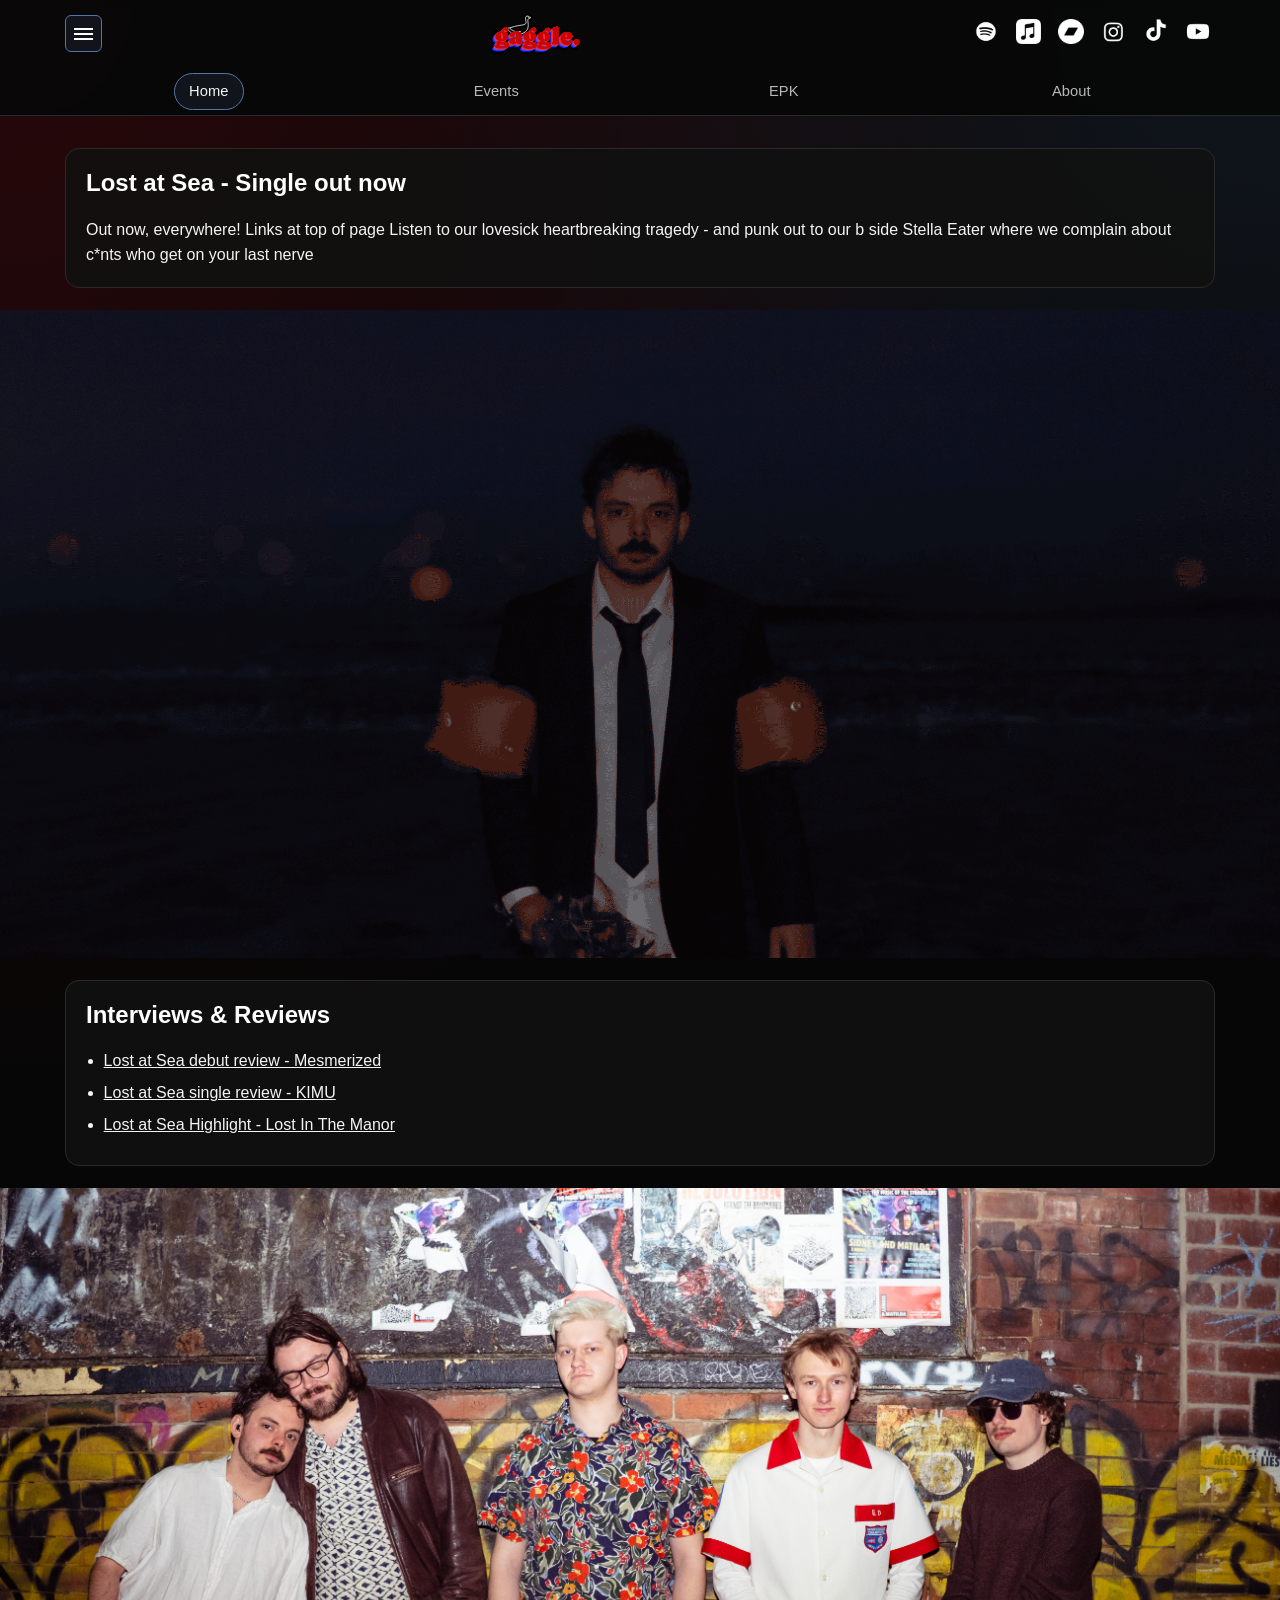
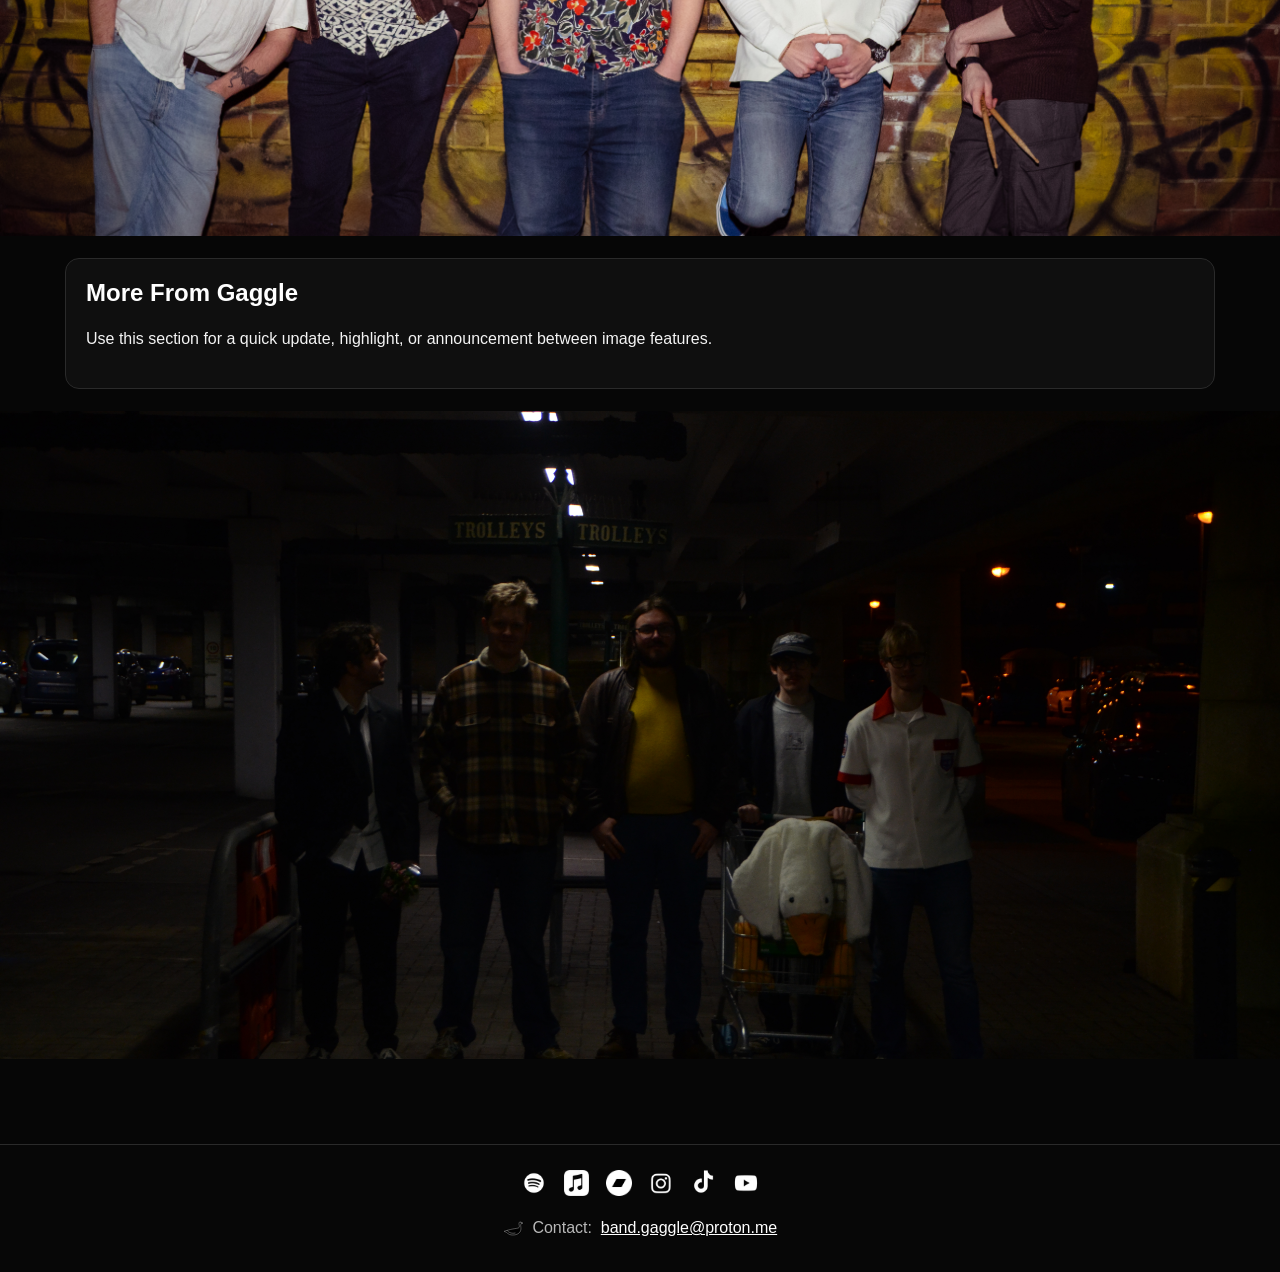
==== index.html @ 891cfdfc "update links" ====
<!DOCTYPE html>
<html lang="en">
<head>
  <meta charset="UTF-8">
  <meta name="viewport" content="width=device-width, initial-scale=1.0">
  <title>Gaggle | Home</title>
  <meta name="description" content="Gaggle band portfolio site with latest release, images, and press links.">
  <link rel="stylesheet" href="styles.css">
</head>
<body data-page="home" data-menu-default="open">
  <div id="site-header"></div>

  <main class="page home-page">
    <div class="content-wrap">
      <section class="panel release">
        <h1>Lost at Sea - Single out now</h1>
        <p>
          Out now, everywhere! Links at top of page
          Listen to our lovesick heartbreaking tragedy - and punk out to our b side Stella Eater where we complain about c*nts who get on your last nerve
        </p>
      </section>
    </div>

    <section class="full-width-photo" aria-label="Band image section one">
      <img src="assets/lost_at_sea_artwork.png" alt="Gaggle promo photo 1">
    </section>

    <div class="content-wrap">
      <section class="panel">
        <h2>Interviews &amp; Reviews</h2>
        <ul class="review-list">
          <li><a href="https://www.mesmerized.io/gaggle-debuts-with-bold-indie-cut-lost-at-sea/" target="_blank" rel="noopener noreferrer">Lost at Sea debut review - Mesmerized</a></li>
          <li><a href="https://karlismyunkle.com/2026/02/23/gaggle-tap-into-relatable-notions-of-heartbreak-with-cinematic-and-emotive-new-single-lost-at-sea/" target="_blank" rel="noopener noreferrer">Lost at Sea single review - KIMU</a></li>
          <li><a href="https://www.lostinthemanor.co.uk/blog/2026/3/3/litm-rock-picks-featuring-the-burton-dagostini-procedure-the-marsh-family-david-goundry-and-more" target="_blank" rel="noopener noreferrer">Lost at Sea Highlight - Lost In The Manor</a></li>
        </ul>
      </section>
    </div>

    <section class="full-width-photo" aria-label="Band image section two">
      <img src="assets/images/Gaggle JArthur_Pictures-01.jpg" alt="Gaggle promo photo 2">
    </section>

    <div class="content-wrap">
      <section class="panel">
        <h2>More From Gaggle</h2>
        <p>Use this section for a quick update, highlight, or announcement between image features.</p>
      </section>
    </div>

    <section class="full-width-photo" aria-label="Band image section three">
      <img src="assets/images/WDL_0804.JPG" alt="Gaggle promo photo 3">
    </section>
  </main>

  <div id="site-footer"></div>
  <script src="script.js"></script>
</body>
</html>
---- styles.css ----
:root {
  --bg: #060606;
  --surface: #111111;
  --text: #f4f4f4;
  --muted: #b8b8b8;
  --accent-red: #b30f1f;
  --accent-red-soft: #d43a4a;
  --accent-blue: #5077a8;
  --border: #2a2a2a;
}

* {
  box-sizing: border-box;
}

html,
body {
  margin: 0;
  padding: 0;
  background: radial-gradient(circle at top right, rgba(80, 119, 168, 0.15), transparent 30%),
    radial-gradient(circle at top left, rgba(179, 15, 31, 0.2), transparent 35%),
    var(--bg);
  color: var(--text);
  font-family: Arial, Helvetica, sans-serif;
  line-height: 1.55;
}

a {
  color: inherit;
}

.site-header,
.site-footer {
  border-bottom: 1px solid var(--border);
  background: rgba(8, 8, 8, 0.95);
}

.site-header {
  position: sticky;
  top: 0;
  z-index: 1000;
  backdrop-filter: blur(4px);
  --menu-space: 0px;
  padding-bottom: var(--menu-space);
}

.site-footer {
  border-top: 1px solid var(--border);
  border-bottom: 0;
  margin-top: 3rem;
}

.header-inner,
.footer-inner,
.page {
  width: min(1150px, 92%);
  margin: 0 auto;
}

.header-inner {
  display: grid;
  grid-template-columns: auto 1fr auto;
  align-items: center;
  gap: 1rem;
  padding: 0.85rem 0;
  position: relative;
}

.main-nav ul,
.social-links {
  list-style: none;
  margin: 0;
  padding: 0;
  display: flex;
  flex-wrap: wrap;
  gap: 0.55rem;
}

.menu-toggle {
  width: 2.3rem;
  height: 2.3rem;
  border: 1px solid var(--accent-blue);
  background: rgba(80, 119, 168, 0.12);
  border-radius: 6px;
  display: inline-flex;
  flex-direction: column;
  align-items: center;
  justify-content: center;
  gap: 3px;
  cursor: pointer;
}

.menu-toggle:hover,
.menu-toggle:focus-visible {
  border-color: var(--accent-red-soft);
  background: rgba(179, 15, 31, 0.2);
}

.menu-toggle .bar {
  display: block;
  width: 1.15rem;
  height: 2px;
  background: #fff;
  margin: 0;
}

.main-nav {
  position: absolute;
  left: 0;
  right: 0;
  top: calc(100% + 0.35rem);
  background: transparent;
  border: 0;
  border-radius: 0;
  padding: 0;
  box-shadow: none;
  display: none;
}

.main-nav.open {
  display: block;
}

.main-nav a {
  display: inline-block;
  text-decoration: none;
  padding: 0.4rem 0.9rem;
  border: 1px solid transparent;
  border-radius: 999px;
  color: var(--muted);
  font-size: 0.92rem;
  text-align: center;
}

.main-nav ul {
  gap: 0;
  width: 100%;
  justify-content: space-between;
}

.main-nav li {
  flex: 1;
  display: flex;
  justify-content: center;
}

.main-nav a:hover,
.main-nav a:focus-visible,
.main-nav a.active {
  color: var(--text);
  border-color: var(--accent-blue);
  background: rgba(80, 119, 168, 0.12);
}

.logo-wrap {
  text-align: center;
}

.logo-wrap img {
  max-height: 40px;
  width: auto;
  display: block;
  margin: 0 auto;
}

.social-area {
  display: flex;
  justify-content: flex-end;
}

.social-links a {
  display: inline-flex;
  width: 2.1rem;
  height: 2.1rem;
  align-items: center;
  justify-content: center;
  border: 0;
  border-radius: 6px;
  text-decoration: none;
  background: transparent;
}

.social-links a:hover,
.social-links a:focus-visible {
  background: rgba(179, 15, 31, 0.2);
}

.social-links img {
  width: 1.6rem;
  height: 1.6rem;
  object-fit: contain;
  display: block;
}

.page {
  padding: 2rem 0 1rem;
}

.page.home-page {
  width: 100%;
  margin: 0;
  padding: 2rem 0 1rem;
}

.home-page .content-wrap {
  width: min(1150px, 92%);
  margin: 0 auto;
}

.panel {
  background: rgba(17, 17, 17, 0.86);
  border: 1px solid var(--border);
  border-radius: 14px;
  padding: 1.25rem;
  margin-bottom: 1.25rem;
}

h1,
h2,
h3 {
  margin-top: 0;
  line-height: 1.2;
}

h1,
h2 {
  color: #ffffff;
}

.release p {
  margin-bottom: 0;
}

.review-list {
  padding-left: 1.1rem;
  margin-bottom: 0;
}

.review-list li {
  margin-bottom: 0.45rem;
}

.gallery {
  display: grid;
  grid-template-columns: repeat(1, minmax(0, 1fr));
  gap: 1rem;
}

.full-width-photo {
  width: 100vw;
  margin-left: calc(50% - 50vw);
  margin-right: calc(50% - 50vw);
  margin-top: 1.35rem;
  margin-bottom: 1.35rem;
}

.full-width-photo img {
  display: block;
  width: 100%;
  height: min(72vh, 760px);
  object-fit: cover;
}

.gallery figure {
  margin: 0;
  border: 1px solid var(--border);
  border-radius: 12px;
  overflow: hidden;
  background: #0d0d0d;
}

.gallery img {
  display: block;
  width: 100%;
  height: min(68vh, 640px);
  object-fit: cover;
}

.gallery figcaption {
  padding: 0.75rem 0.9rem;
  color: var(--muted);
  font-size: 0.9rem;
}

.events-list {
  display: grid;
  gap: 0.9rem;
}

.event-item {
  border: 1px solid var(--border);
  border-left: 4px solid var(--accent-red-soft);
  border-radius: 10px;
  padding: 0.9rem 1rem;
  background: rgba(17, 17, 17, 0.9);
}

.event-item h3 {
  margin-bottom: 0.3rem;
}

.event-meta {
  color: var(--muted);
  margin-bottom: 0.45rem;
}

.ticket-link {
  color: #ffffff;
  text-underline-offset: 3px;
}

.member-grid {
  display: grid;
  grid-template-columns: repeat(auto-fit, minmax(300px, 1fr));
  gap: 0.85rem;
}

.member-card {
  border: 1px solid var(--border);
  border-radius: 10px;
  padding: 0.8rem;
  background: rgba(80, 119, 168, 0.09);
  display: grid;
  grid-template-columns: 90px 1fr;
  align-items: center;
  gap: 0.8rem;
}

.member-photo {
  width: 90px;
  height: 90px;
  object-fit: cover;
  border: 1px solid var(--border);
  border-radius: 8px;
  background: #111;
}

.member-card h3 {
  margin-bottom: 0.2rem;
}

.member-role {
  color: var(--muted);
  font-size: 0.9rem;
  margin: 0;
}

.footer-inner {
  padding: 1.3rem 0 1.6rem;
  text-align: center;
}

.footer-inner .social-links {
  justify-content: center;
  margin-bottom: 0.8rem;
}

.contact-email {
  color: var(--muted);
  margin: 0;
  display: inline-flex;
  align-items: center;
  gap: 0.55rem;
}

.contact-email a {
  color: #fff;
}

.contact-email img {
  width: 1.3rem;
  height: 1.3rem;
  object-fit: contain;
  display: block;
}

.footer-badge {
  width: 26px;
  height: 26px;
  object-fit: cover;
  border: 1px solid var(--border);
  border-radius: 4px;
}

@media (max-width: 860px) {
  .header-inner {
    grid-template-columns: auto 1fr auto;
    text-align: initial;
  }

  .social-area {
    justify-content: flex-end;
  }

  .member-card {
    grid-template-columns: 1fr;
    text-align: center;
  }

  .member-photo {
    margin: 0 auto;
  }
}
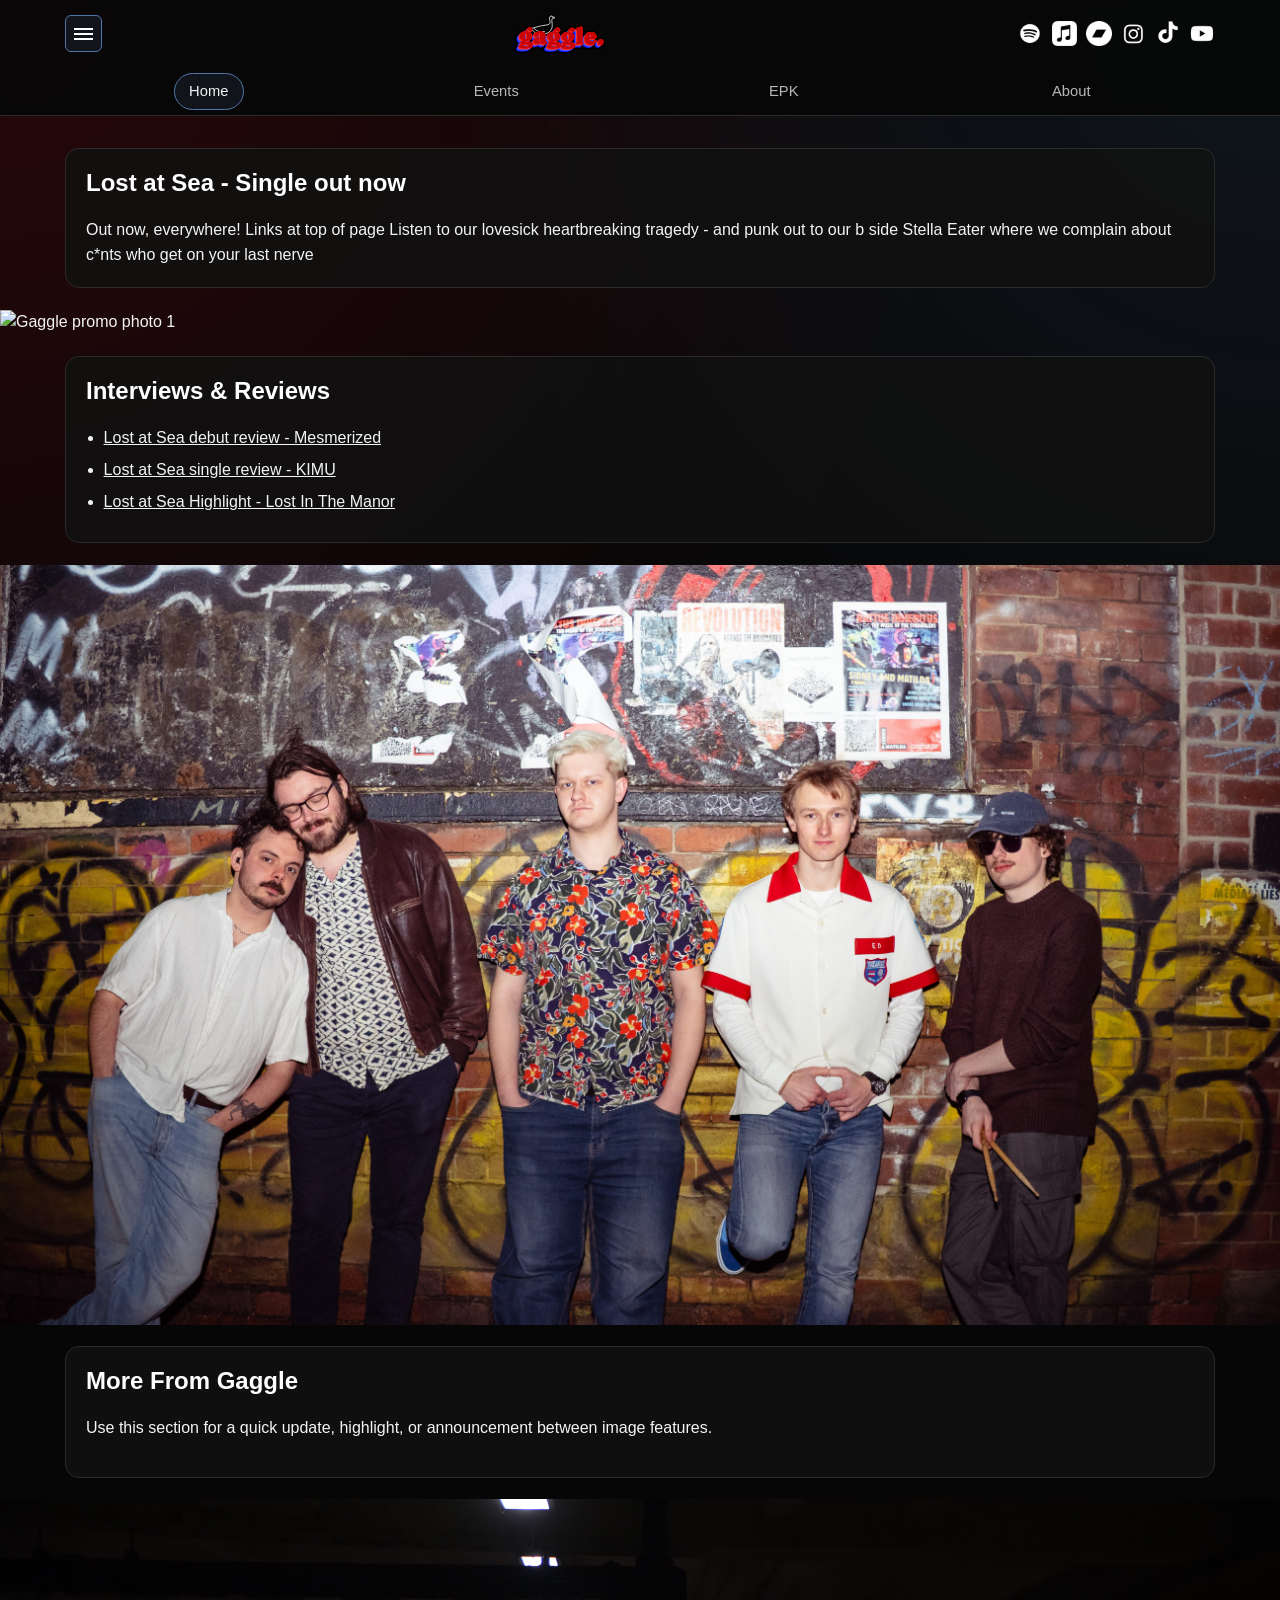
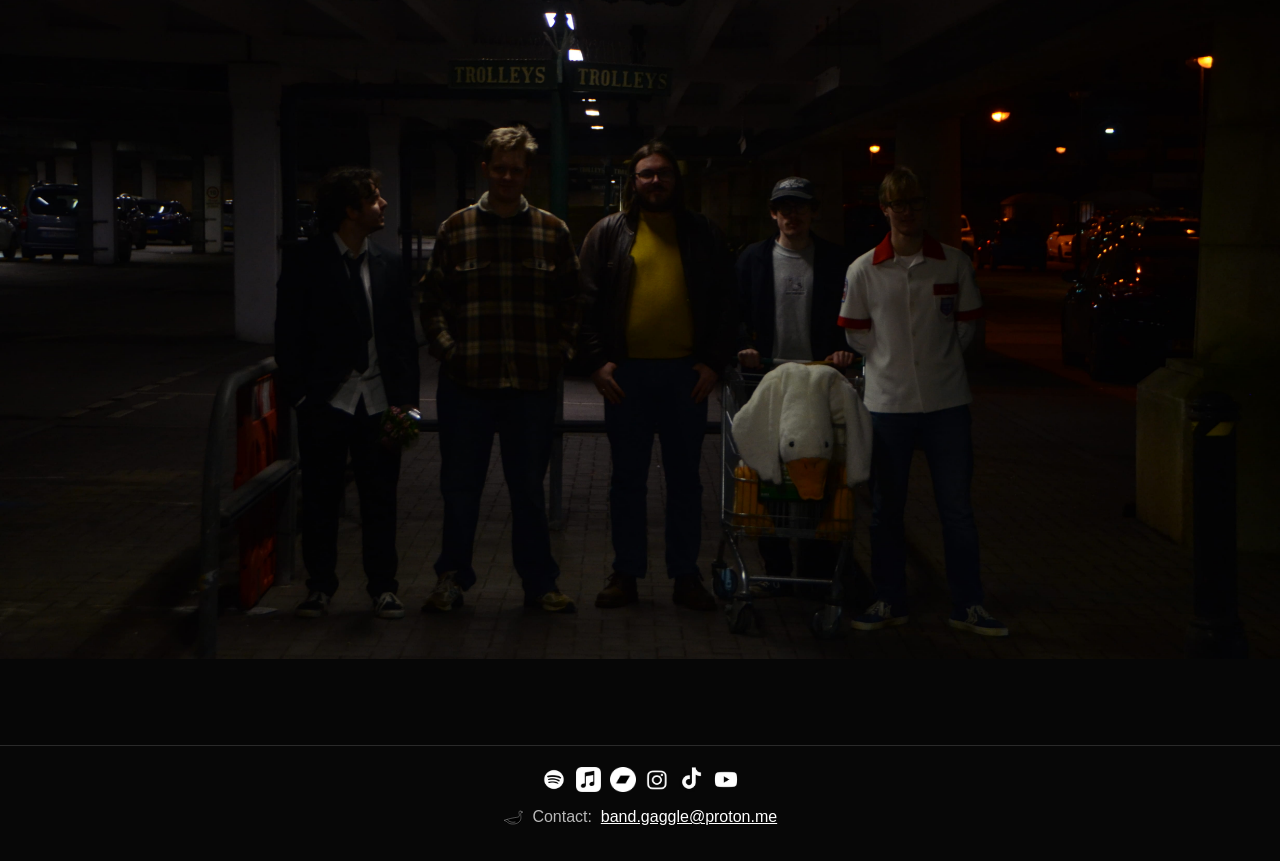
==== commit 825be283: "update images" ====
--- a/index.html
+++ b/index.html
@@ -22,7 +22,7 @@
     </div>
 
     <section class="full-width-photo" aria-label="Band image section one">
-      <img src="assets/lost_at_sea_artwork.png" alt="Gaggle promo photo 1">
+      <img src="assets/lost_at_sea_art.png" alt="Gaggle promo photo 1">
     </section>
 
     <div class="content-wrap">
@@ -37,7 +37,7 @@
     </div>
 
     <section class="full-width-photo" aria-label="Band image section two">
-      <img src="assets/images/Gaggle JArthur_Pictures-01.jpg" alt="Gaggle promo photo 2">
+      <img src="assets/images/Gaggle JArthur_Pictures-01(2).jpg" alt="Gaggle promo photo 2">
     </section>
 
     <div class="content-wrap">
@@ -48,7 +48,7 @@
     </div>
 
     <section class="full-width-photo" aria-label="Band image section three">
-      <img src="assets/images/WDL_0804.JPG" alt="Gaggle promo photo 3">
+      <img src="assets/images/band_full_parking_lot.jpg" alt="Gaggle promo photo 3">
     </section>
   </main>
 
--- a/styles.css
+++ b/styles.css
@@ -169,7 +169,6 @@
 }
 
 .social-links a {
-  display: inline-flex;
   width: 2.1rem;
   height: 2.1rem;
   align-items: center;
@@ -247,7 +246,7 @@
 }
 
 .full-width-photo {
-  width: 100vw;
+  width: 100%;
   margin-left: calc(50% - 50vw);
   margin-right: calc(50% - 50vw);
   margin-top: 1.35rem;
@@ -257,8 +256,9 @@
 .full-width-photo img {
   display: block;
   width: 100%;
-  height: min(72vh, 760px);
+  height: auto;
   object-fit: cover;
+  max-height: 760px;
 }
 
 .gallery figure {
@@ -272,7 +272,8 @@
 .gallery img {
   display: block;
   width: 100%;
-  height: min(68vh, 640px);
+  height: auto;
+  max-height: 760px;
   object-fit: cover;
 }
 
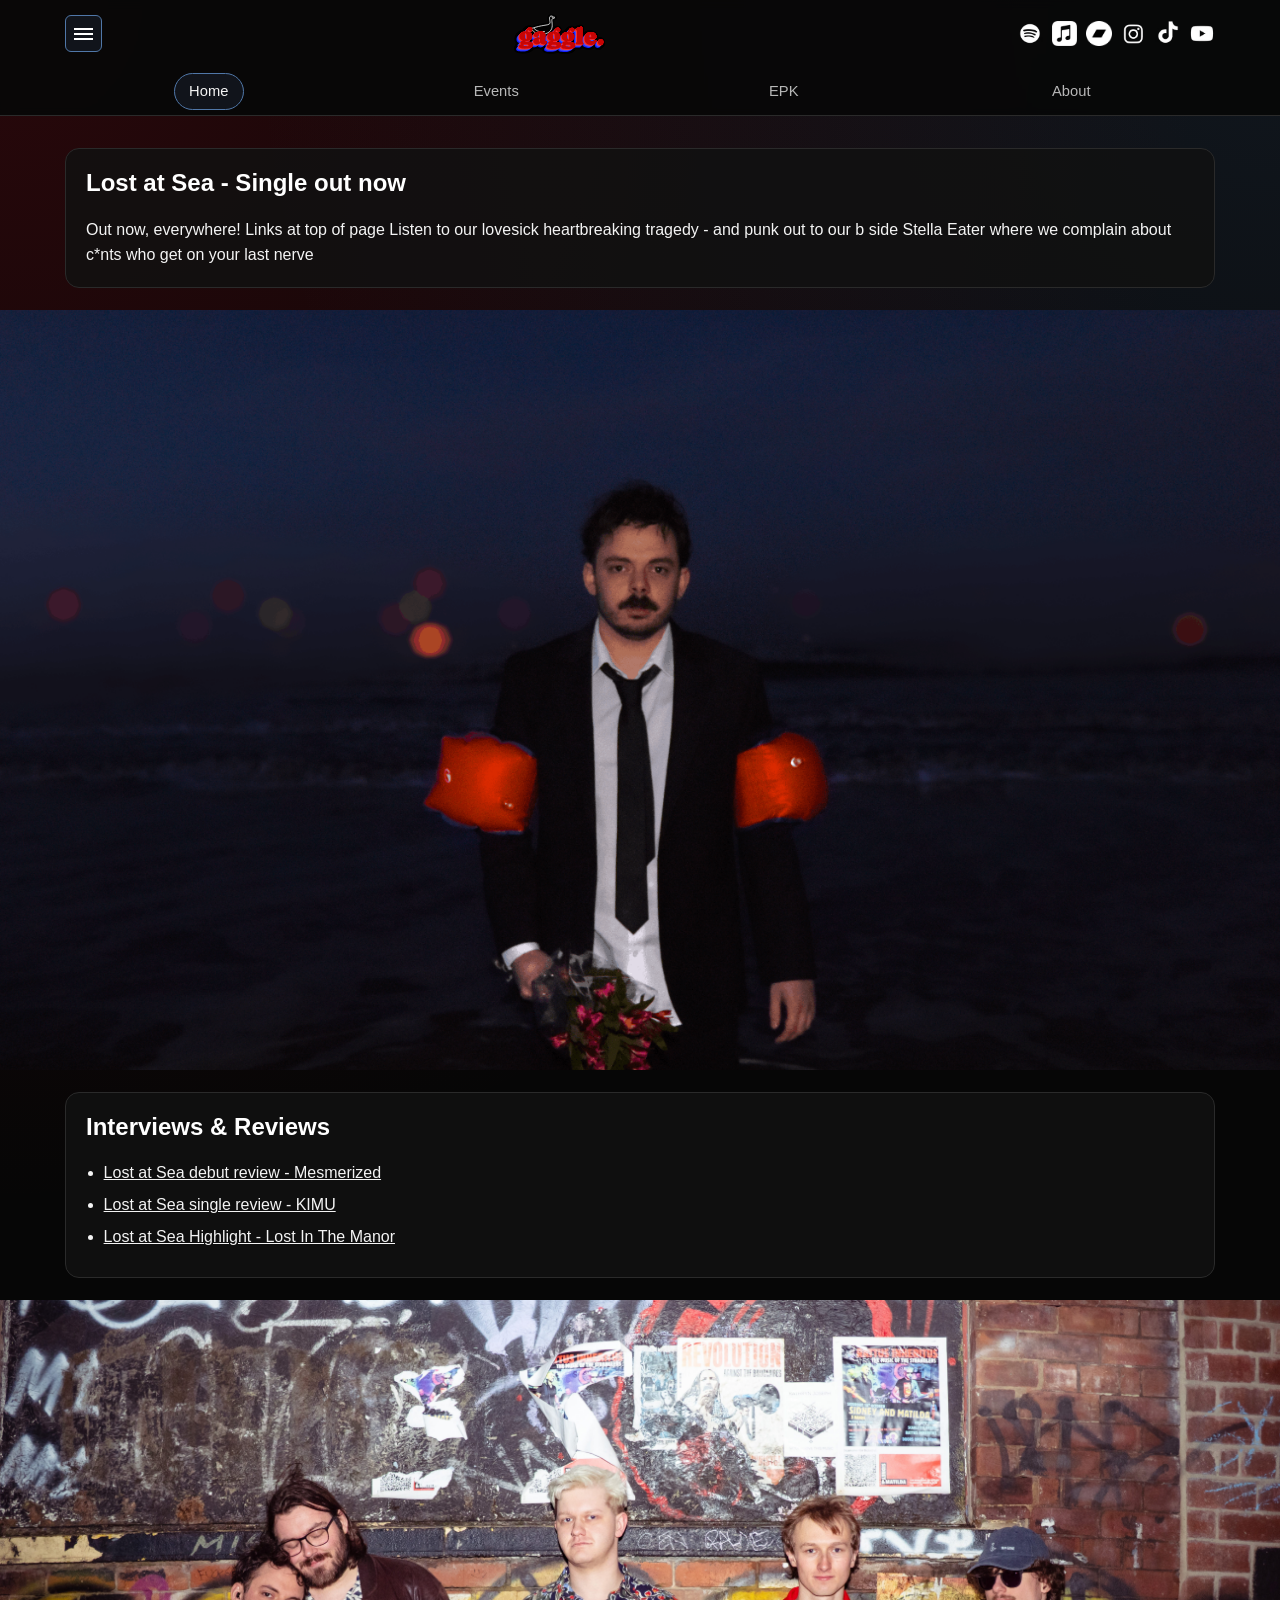
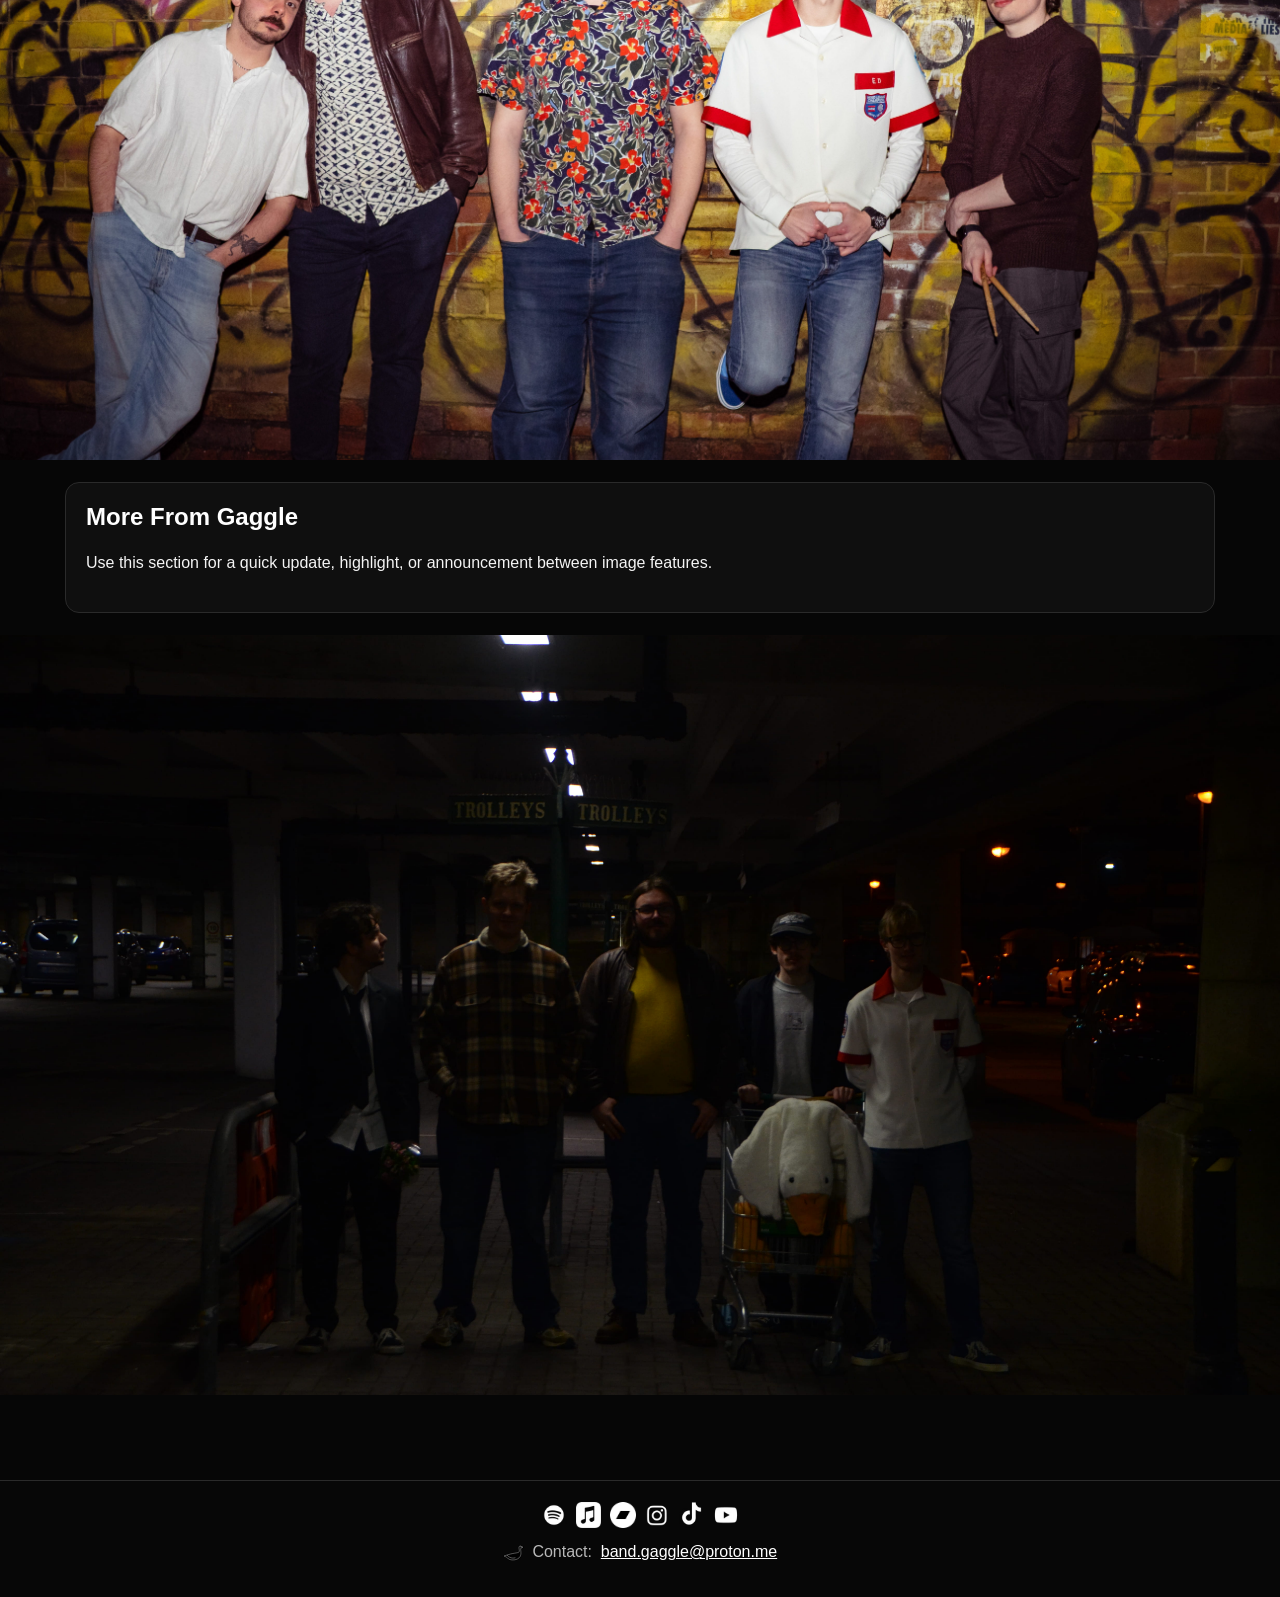
==== commit 18d76eb2: "update image artwork" ====
--- a/index.html
+++ b/index.html
@@ -22,7 +22,7 @@
     </div>
 
     <section class="full-width-photo" aria-label="Band image section one">
-      <img src="assets/lost_at_sea_art.png" alt="Gaggle promo photo 1">
+      <img src="assets/images/lost_at_sea_art.png" alt="Gaggle promo photo 1">
     </section>
 
     <div class="content-wrap">
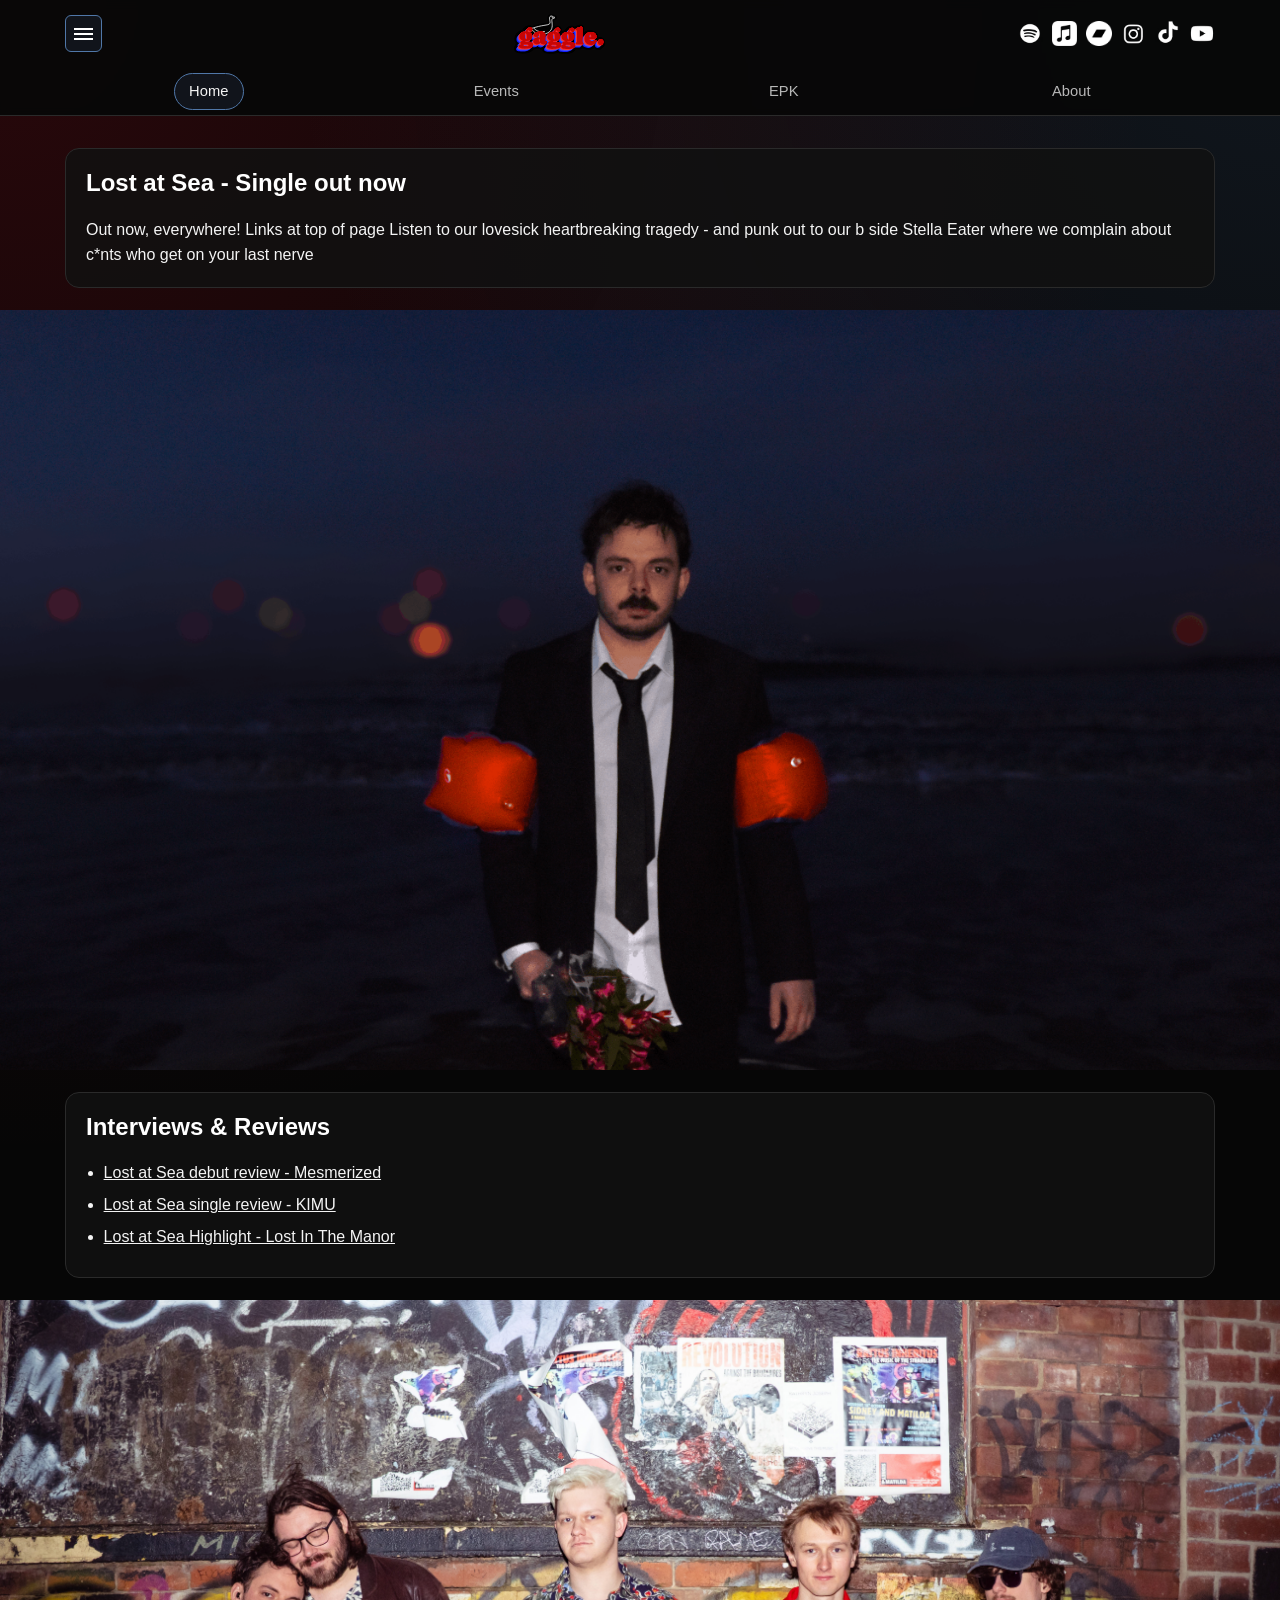
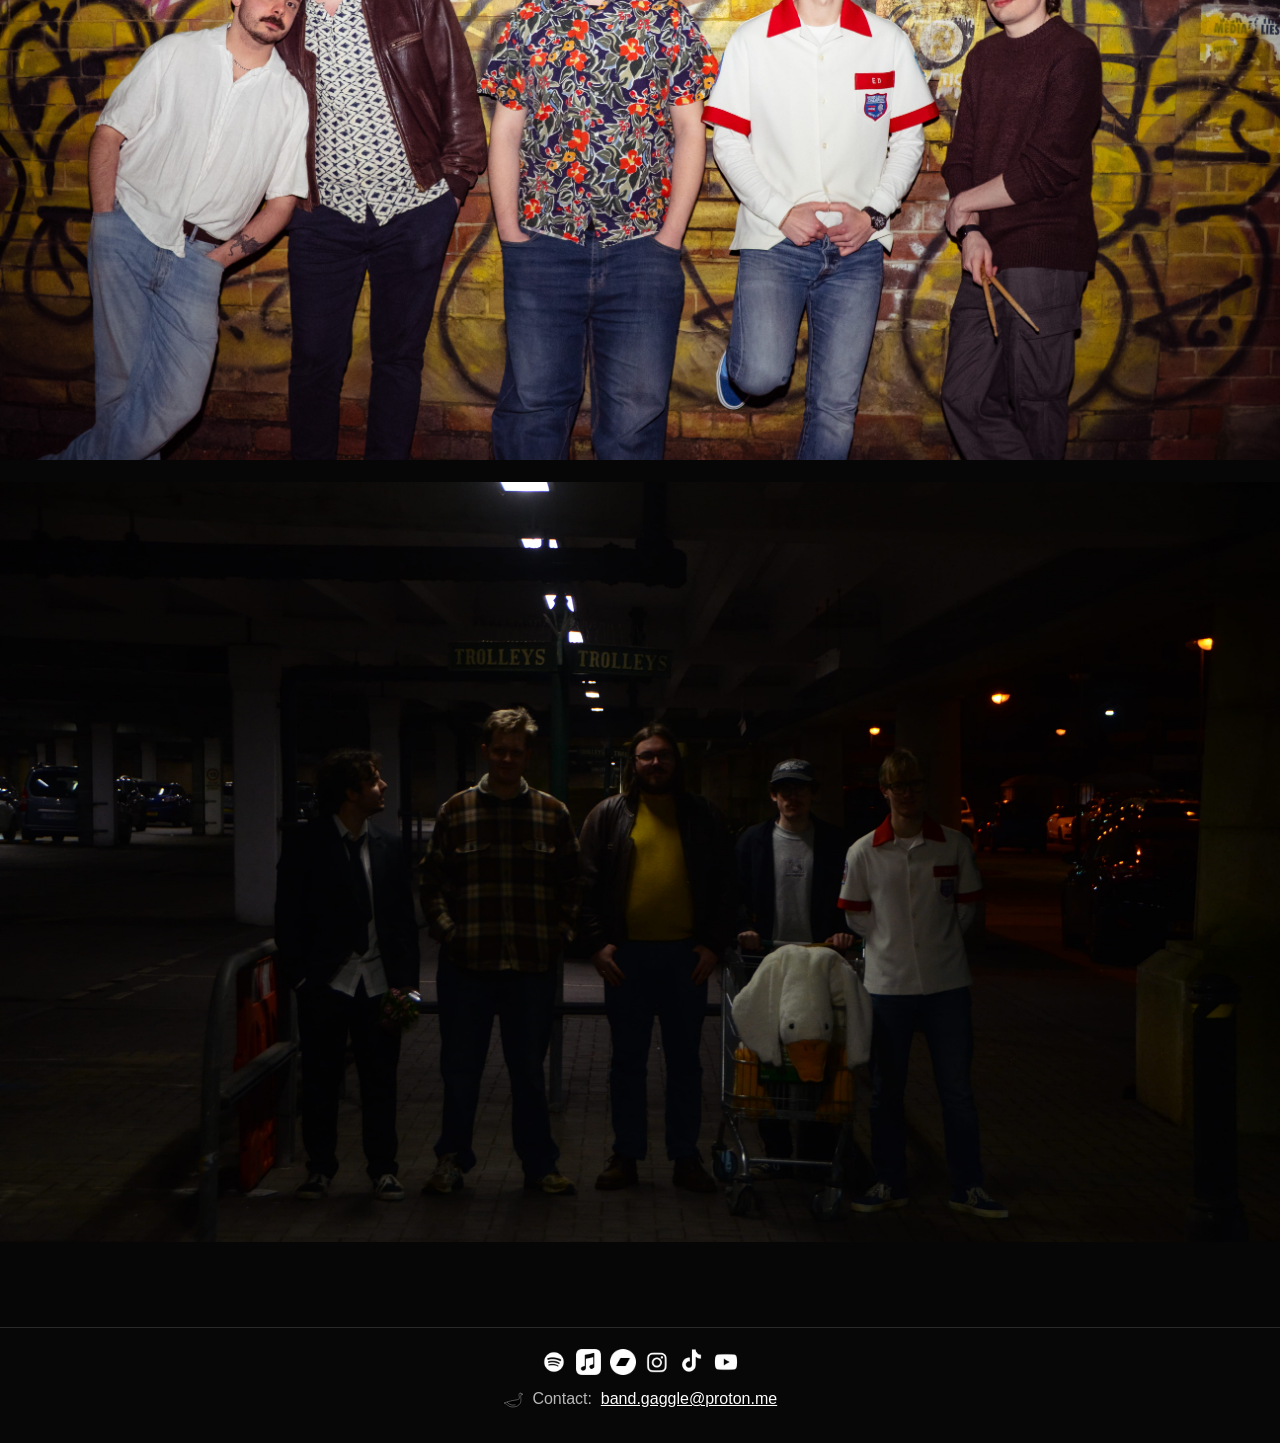
==== commit 827aadce: "not in use" ====
--- a/index.html
+++ b/index.html
@@ -40,12 +40,12 @@
       <img src="assets/images/Gaggle JArthur_Pictures-01(2).jpg" alt="Gaggle promo photo 2">
     </section>
 
-    <div class="content-wrap">
+    <!-- <div class="content-wrap">
       <section class="panel">
         <h2>More From Gaggle</h2>
         <p>Use this section for a quick update, highlight, or announcement between image features.</p>
       </section>
-    </div>
+    </div> -->
 
     <section class="full-width-photo" aria-label="Band image section three">
       <img src="assets/images/band_full_parking_lot.jpg" alt="Gaggle promo photo 3">
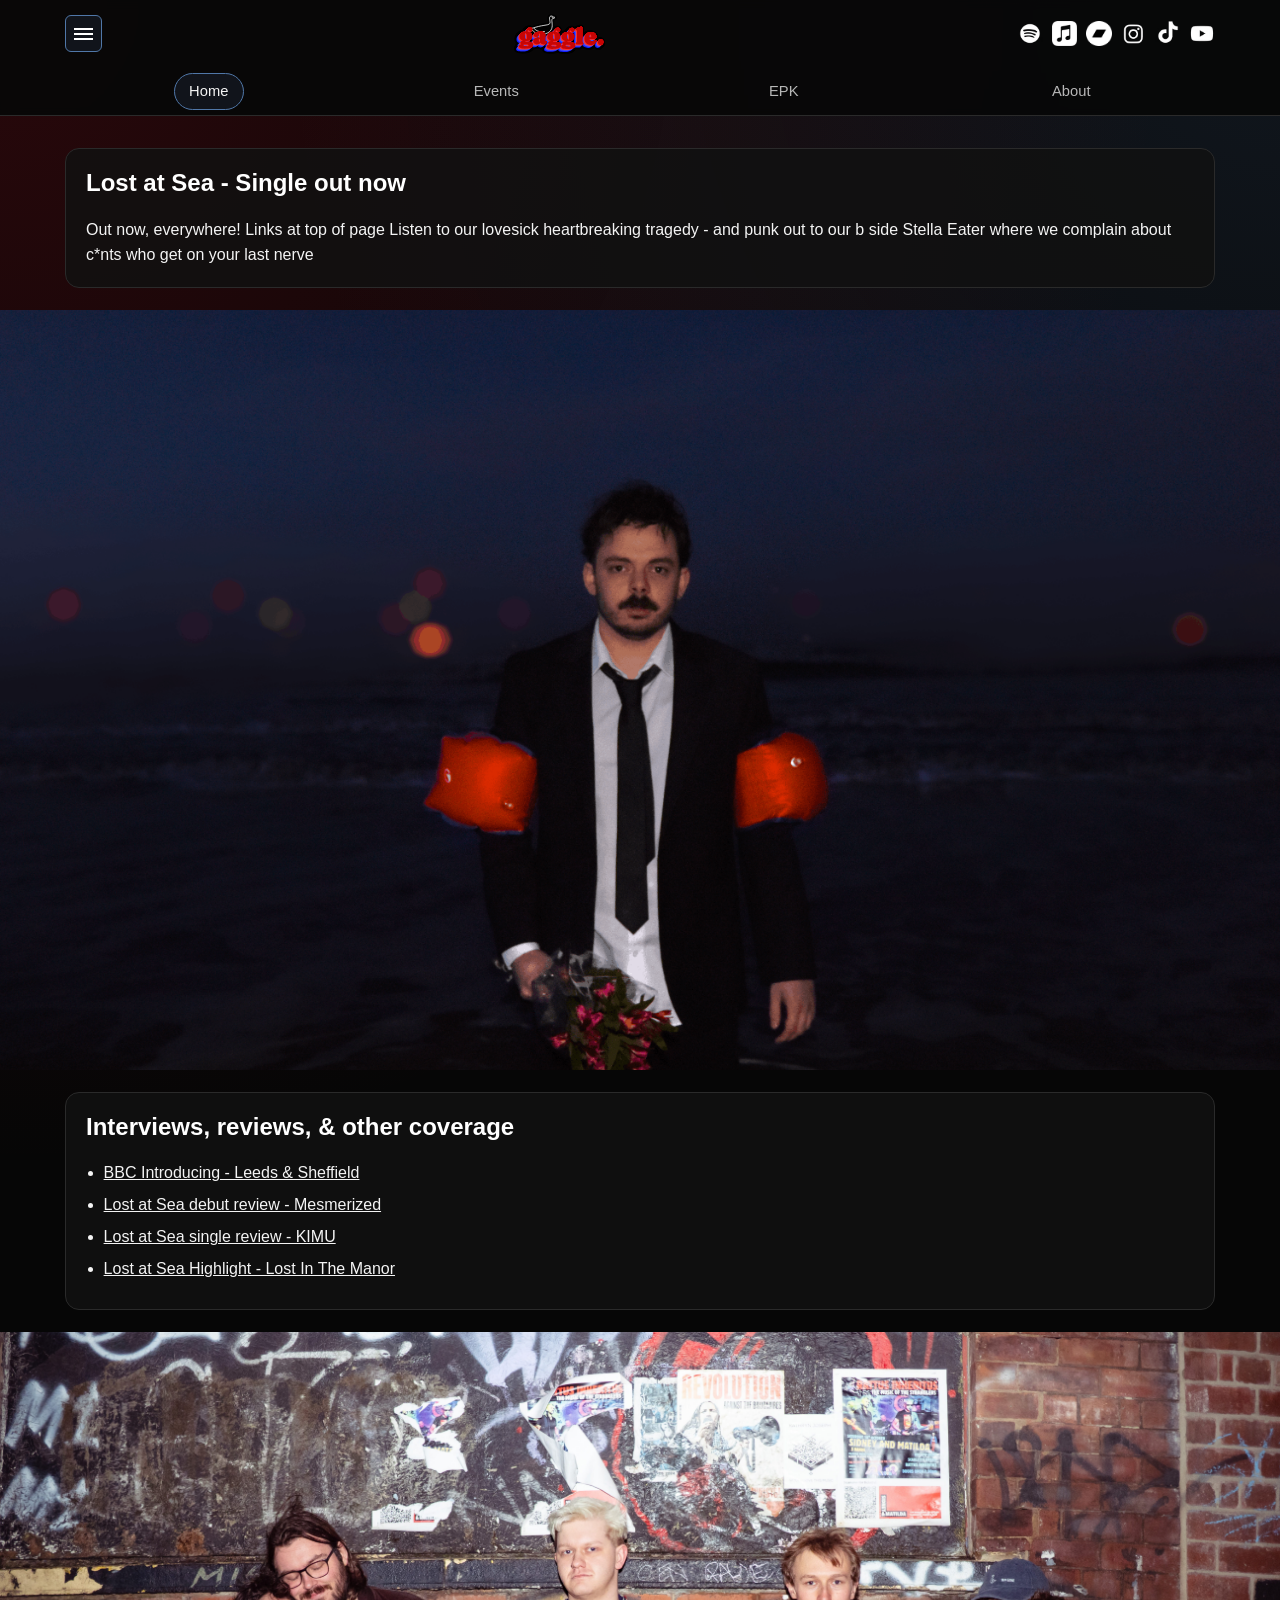
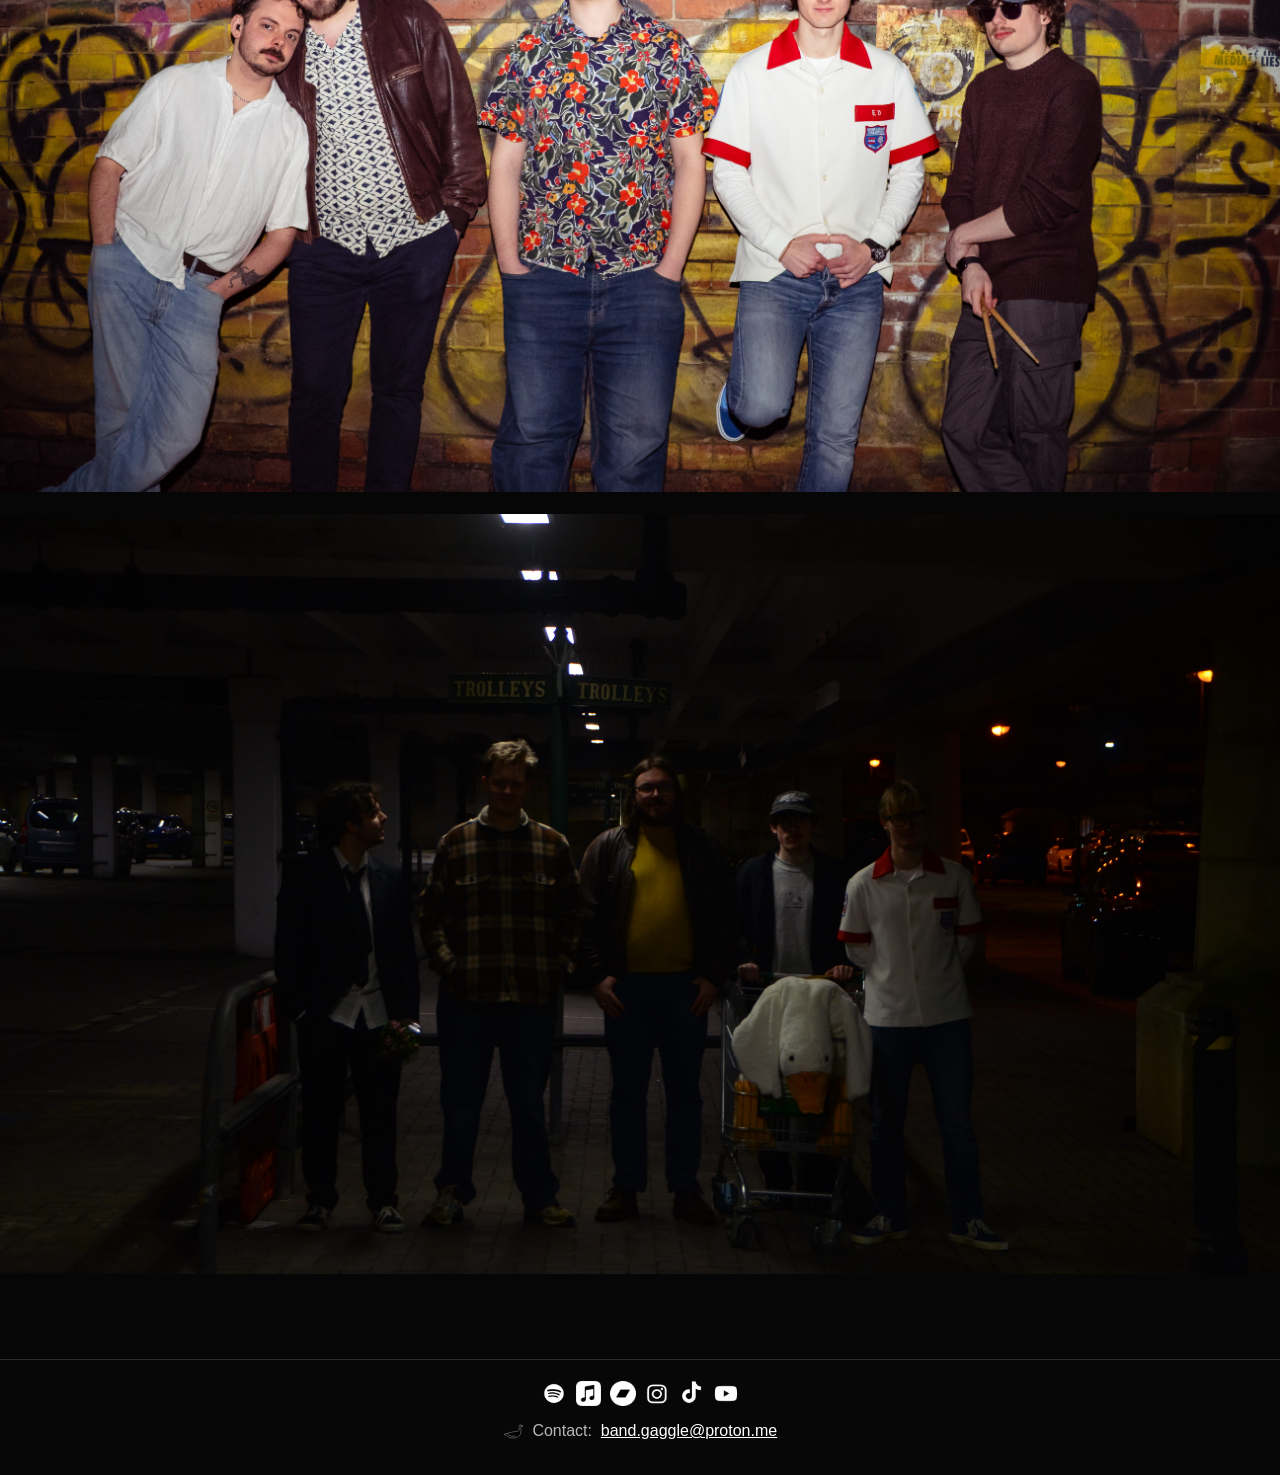
==== commit eabb8827: "minor updates" ====
--- a/index.html
+++ b/index.html
@@ -4,8 +4,9 @@
   <meta charset="UTF-8">
   <meta name="viewport" content="width=device-width, initial-scale=1.0">
   <title>Gaggle | Home</title>
-  <meta name="description" content="Gaggle band portfolio site with latest release, images, and press links.">
-  <link rel="stylesheet" href="styles.css">
+  <meta name="description" content="Gaggle band website. News, music, tour dates, and more.">
+  <link rel="icon" type="image/x-icon" href="/assets/goose.svg">
+  <link rel="stylesheet" href="/styles.css">
 </head>
 <body data-page="home" data-menu-default="open">
   <div id="site-header"></div>
@@ -22,13 +23,14 @@
     </div>
 
     <section class="full-width-photo" aria-label="Band image section one">
-      <img src="assets/images/lost_at_sea_art.png" alt="Gaggle promo photo 1">
+      <img src="/assets/images/lost_at_sea_art.png" alt="Gaggle promo photo 1">
     </section>
 
     <div class="content-wrap">
       <section class="panel">
-        <h2>Interviews &amp; Reviews</h2>
+        <h2>Interviews, reviews, &amp; other coverage</h2>
         <ul class="review-list">
+          <li><a href="https://www.bbc.co.uk/sounds/play/m002sq91" target="_blank" rel="noopener noreferrer">BBC Introducing - Leeds & Sheffield </a></li>
           <li><a href="https://www.mesmerized.io/gaggle-debuts-with-bold-indie-cut-lost-at-sea/" target="_blank" rel="noopener noreferrer">Lost at Sea debut review - Mesmerized</a></li>
           <li><a href="https://karlismyunkle.com/2026/02/23/gaggle-tap-into-relatable-notions-of-heartbreak-with-cinematic-and-emotive-new-single-lost-at-sea/" target="_blank" rel="noopener noreferrer">Lost at Sea single review - KIMU</a></li>
           <li><a href="https://www.lostinthemanor.co.uk/blog/2026/3/3/litm-rock-picks-featuring-the-burton-dagostini-procedure-the-marsh-family-david-goundry-and-more" target="_blank" rel="noopener noreferrer">Lost at Sea Highlight - Lost In The Manor</a></li>
@@ -37,7 +39,7 @@
     </div>
 
     <section class="full-width-photo" aria-label="Band image section two">
-      <img src="assets/images/Gaggle JArthur_Pictures-01(2).jpg" alt="Gaggle promo photo 2">
+      <img src="/assets/images/Gaggle JArthur_Pictures-01(2).jpg" alt="Gaggle promo photo 2">
     </section>
 
     <!-- <div class="content-wrap">
@@ -48,11 +50,11 @@
     </div> -->
 
     <section class="full-width-photo" aria-label="Band image section three">
-      <img src="assets/images/band_full_parking_lot.jpg" alt="Gaggle promo photo 3">
+      <img src="/assets/images/band_full_parking_lot.jpg" alt="Gaggle promo photo 3">
     </section>
   </main>
 
   <div id="site-footer"></div>
-  <script src="script.js"></script>
+  <script src="/script.js"></script>
 </body>
 </html>
--- a/styles.css
+++ b/styles.css
@@ -310,6 +310,11 @@
   text-underline-offset: 3px;
 }
 
+.maps-link {
+  color: #ffffff;
+  text-underline-offset: 3px;
+}
+
 .member-grid {
   display: grid;
   grid-template-columns: repeat(auto-fit, minmax(300px, 1fr));
@@ -375,6 +380,127 @@
   display: block;
 }
 
+.epk-quote blockquote {
+  border-left: 4px solid var(--accent-red);
+  margin: 0;
+  padding-left: 1rem;
+  color: #fff;
+  font-size: 1.2rem;
+  line-height: 1.4;
+}
+
+.epk-quote .review-meta {
+  margin-top: 0.75rem;
+  color: var(--muted);
+}
+
+.epk-quote a {
+  color: var(--accent-blue);
+}
+
+.epk-about {
+  display: grid;
+  grid-template-columns: 320px 1fr;
+  gap: 1rem;
+  align-items: stretch;
+}
+
+.epk-about-left {
+  display: flex;
+}
+
+.epk-about-left img {
+  width: 100%;
+  height: 100%;
+  border-radius: 10px;
+  border: 1px solid var(--border);
+  object-fit: cover;
+}
+
+.epk-photos .carousel-wrapper {
+  display: flex;
+  align-items: center;
+  gap: 0.6rem;
+}
+
+.epk-photos .carousel-view {
+  flex: 1;
+  overflow: hidden;
+}
+
+.epk-photos .carousel-track {
+  display: flex;
+  transition: transform 0.3s ease;
+}
+
+.epk-photos .carousel-track figure {
+  min-width: 280px;
+  margin: 0;
+  padding: 0;
+  border-radius: 10px;
+  overflow: hidden;
+  border: 1px solid var(--border);
+  margin-right: 0.7rem;
+}
+
+.epk-photos .carousel-track img {
+  display: block;
+  width: 100%;
+  height: 180px;
+  object-fit: cover;
+  transition: transform 0.2s ease;
+}
+
+.epk-photos .carousel-track a:hover img,
+.epk-photos .carousel-track a:focus img {
+  transform: scale(1.06);
+}
+
+.carousel-button {
+  background: rgba(179, 15, 31, 0.8);
+  border: 1px solid var(--border);
+  color: #fff;
+  font-weight: bold;
+  border-radius: 6px;
+  width: 2.3rem;
+  height: 2.3rem;
+  cursor: pointer;
+}
+
+.epk-contact .form-row {
+  margin-bottom: 0.75rem;
+}
+
+.epk-contact label {
+  display: block;
+  font-size: 0.9rem;
+  margin-bottom: 0.25rem;
+}
+
+.epk-contact input,
+.epk-contact textarea {
+  width: 100%;
+  border: 1px solid var(--border);
+  border-radius: 8px;
+  padding: 0.65rem;
+  background: #121212;
+  color: #fff;
+}
+
+.epk-contact .button {
+  background: var(--accent-red);
+  border: 0;
+  color: #fff;
+  padding: 0.65rem 1rem;
+  border-radius: 8px;
+  cursor: pointer;
+}
+
+.contact-status {
+  margin-top: 0.5rem;
+  color: var(--muted);
+}
+
 .footer-badge {
   width: 26px;
   height: 26px;
@@ -401,4 +527,22 @@
   .member-photo {
     margin: 0 auto;
   }
+}
+
+@media (max-width: 1000px) {
+  .epk-about {
+    grid-template-columns: 1fr;
+  }
+
+  .epk-about-left {
+    order: 2;
+  }
+
+  .epk-about-left img {
+    height: 300px;
+  }
+
+  .epk-about-right {
+    order: 1;
+  }
 }
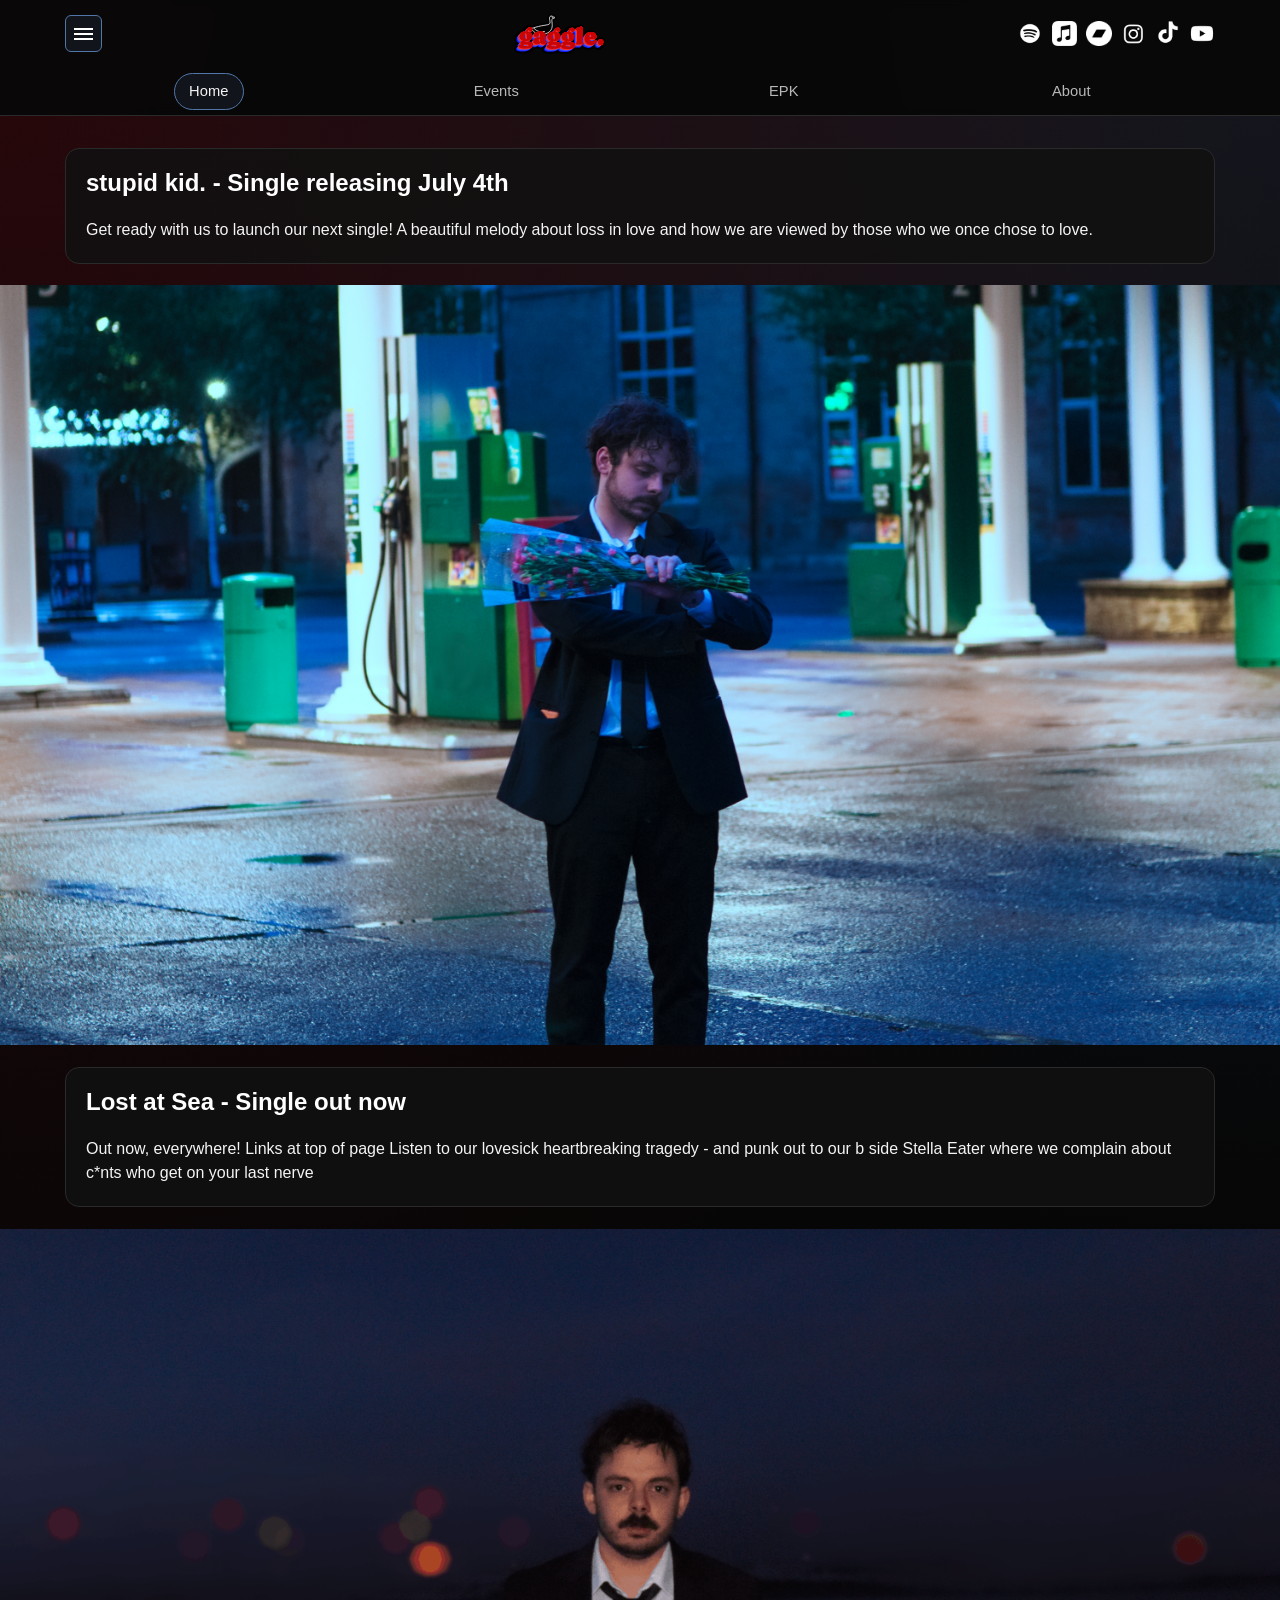
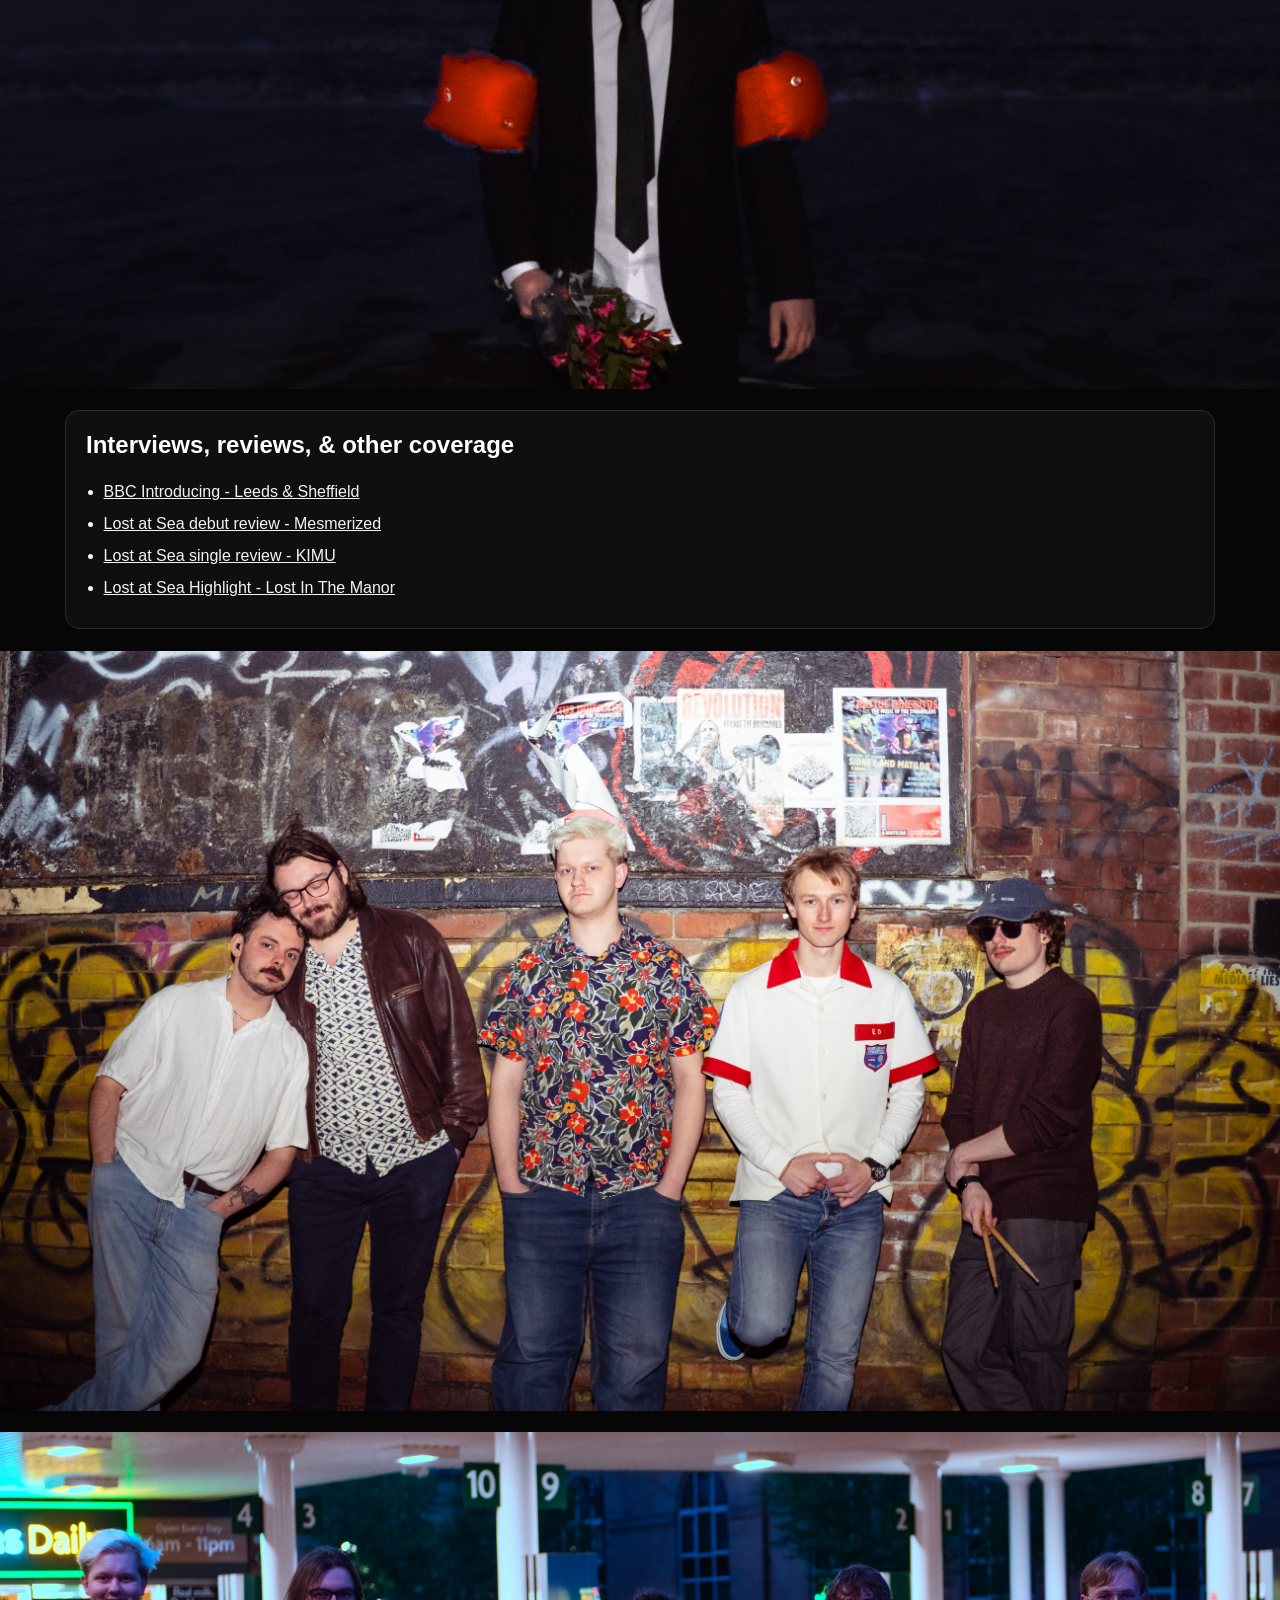
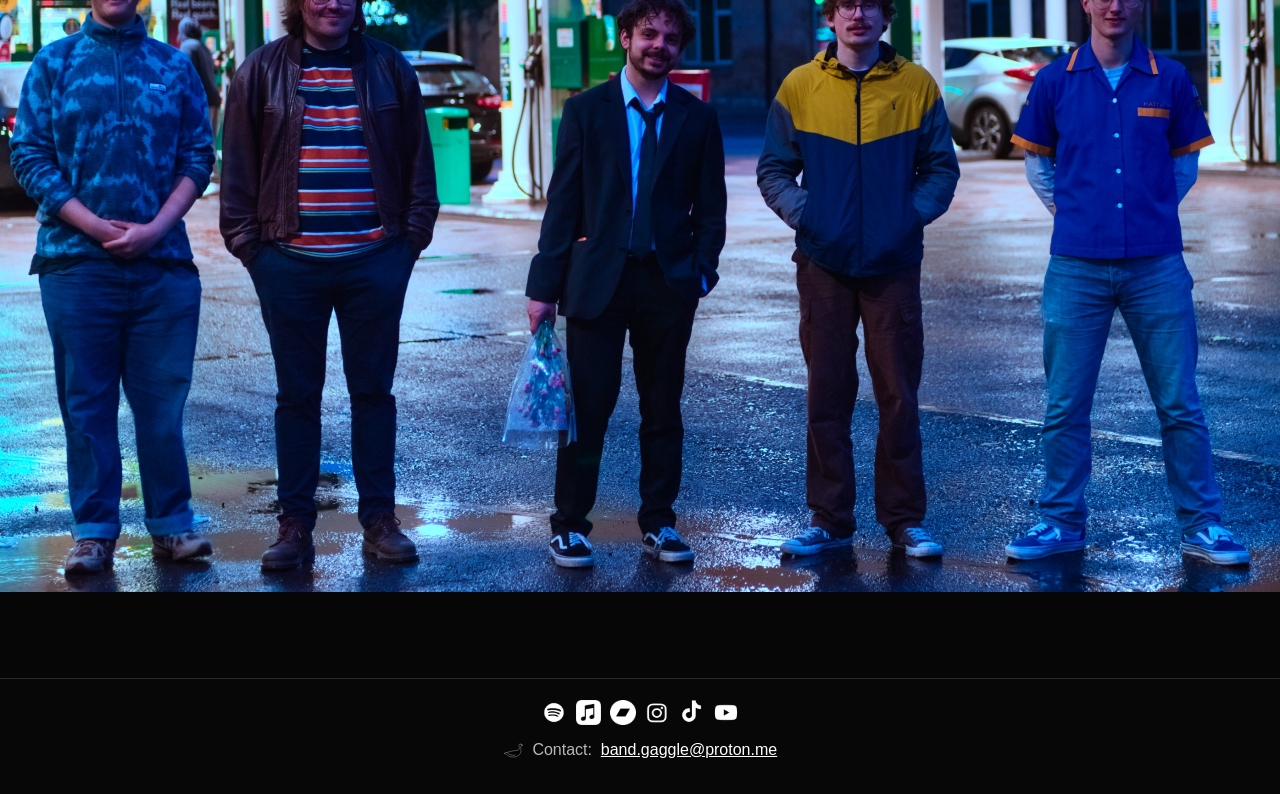
==== commit f77e7cbf: "include stupid kid new release details" ====
--- a/index.html
+++ b/index.html
@@ -14,6 +14,20 @@
   <main class="page home-page">
     <div class="content-wrap">
       <section class="panel release">
+        <h1>stupid kid. - Single releasing July 4th</h1>
+        <p>
+          Get ready with us to launch our next single!
+          A beautiful melody about loss in love and how we are viewed by those who we once chose to love.
+        </p>
+      </section>
+    </div>
+
+    <section class="full-width-photo" aria-label="Band image section one">
+      <img src="/assets/press-images/stupid_kid_artwork.jpg" alt="stupid kid. cover art">
+    </section>
+
+    <div class="content-wrap">
+      <section class="panel release">
         <h1>Lost at Sea - Single out now</h1>
         <p>
           Out now, everywhere! Links at top of page
@@ -23,14 +37,14 @@
     </div>
 
     <section class="full-width-photo" aria-label="Band image section one">
-      <img src="/assets/images/lost_at_sea_art.png" alt="Gaggle promo photo 1">
+      <img src="/assets/images/lost_at_sea_art.png" alt="Lost at Sea cover art">
     </section>
 
     <div class="content-wrap">
       <section class="panel">
         <h2>Interviews, reviews, &amp; other coverage</h2>
         <ul class="review-list">
-          <li><a href="https://www.bbc.co.uk/sounds/play/m002sq91" target="_blank" rel="noopener noreferrer">BBC Introducing - Leeds & Sheffield </a></li>
+          <li><a href="https://www.bbc.co.uk/programmes/m002sq91" target="_blank" rel="noopener noreferrer">BBC Introducing - Leeds & Sheffield </a></li>
           <li><a href="https://www.mesmerized.io/gaggle-debuts-with-bold-indie-cut-lost-at-sea/" target="_blank" rel="noopener noreferrer">Lost at Sea debut review - Mesmerized</a></li>
           <li><a href="https://karlismyunkle.com/2026/02/23/gaggle-tap-into-relatable-notions-of-heartbreak-with-cinematic-and-emotive-new-single-lost-at-sea/" target="_blank" rel="noopener noreferrer">Lost at Sea single review - KIMU</a></li>
           <li><a href="https://www.lostinthemanor.co.uk/blog/2026/3/3/litm-rock-picks-featuring-the-burton-dagostini-procedure-the-marsh-family-david-goundry-and-more" target="_blank" rel="noopener noreferrer">Lost at Sea Highlight - Lost In The Manor</a></li>
@@ -50,7 +64,7 @@
     </div> -->
 
     <section class="full-width-photo" aria-label="Band image section three">
-      <img src="/assets/images/band_full_parking_lot.jpg" alt="Gaggle promo photo 3">
+      <img src="/assets/press-images/band_full_2.jpeg" alt="Gaggle promo photo 3">
     </section>
   </main>
 
